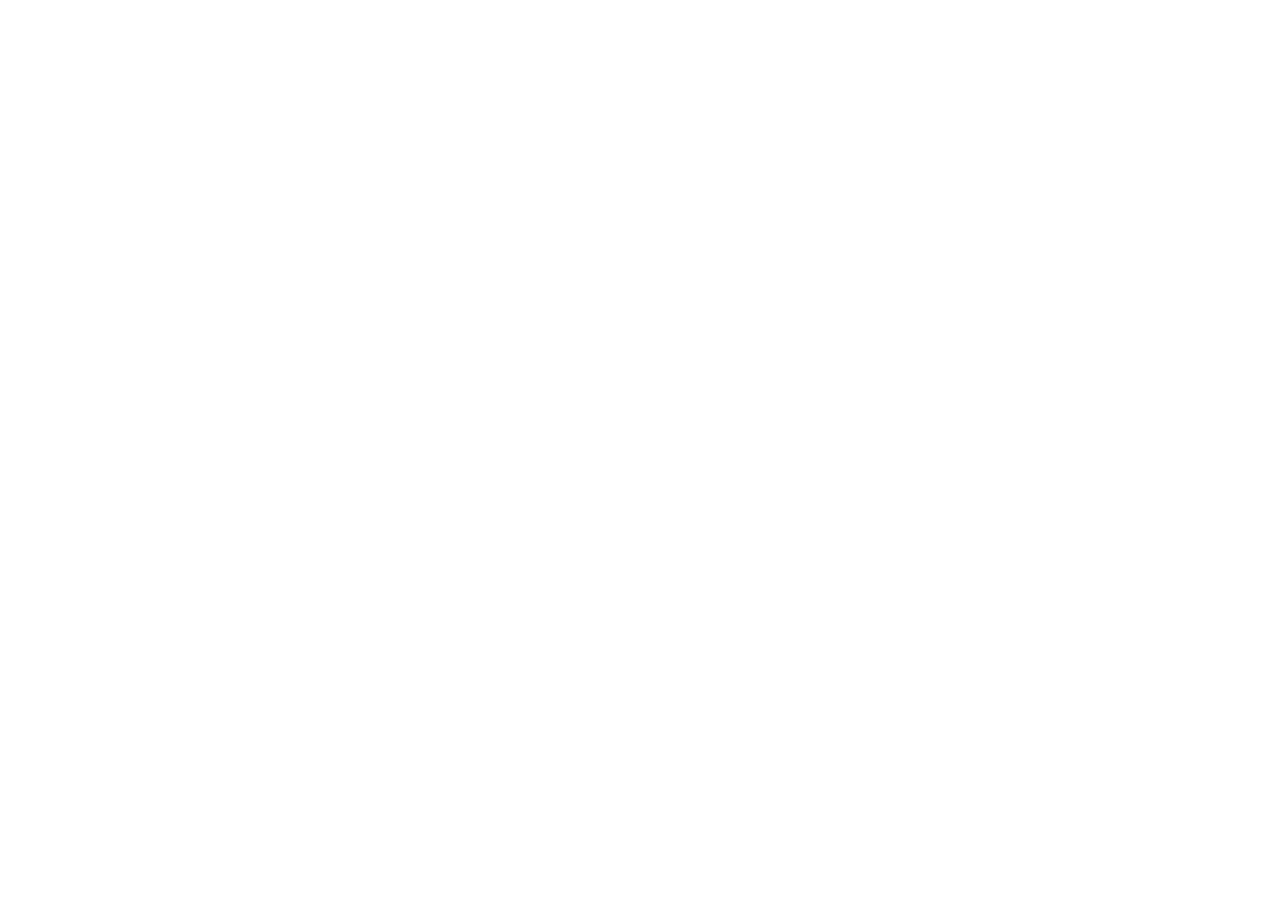
==== index.html @ 2ec63ce4 "start" ====
<!DOCTYPE html>
<html lang="en">
<head>
    <meta charset="UTF-8">
    <meta name="viewport" content="width=device-width, initial-scale=1.0">
    <title>Travel Destination Showcase</title>
</head>
<body>
    
</body>
</html>
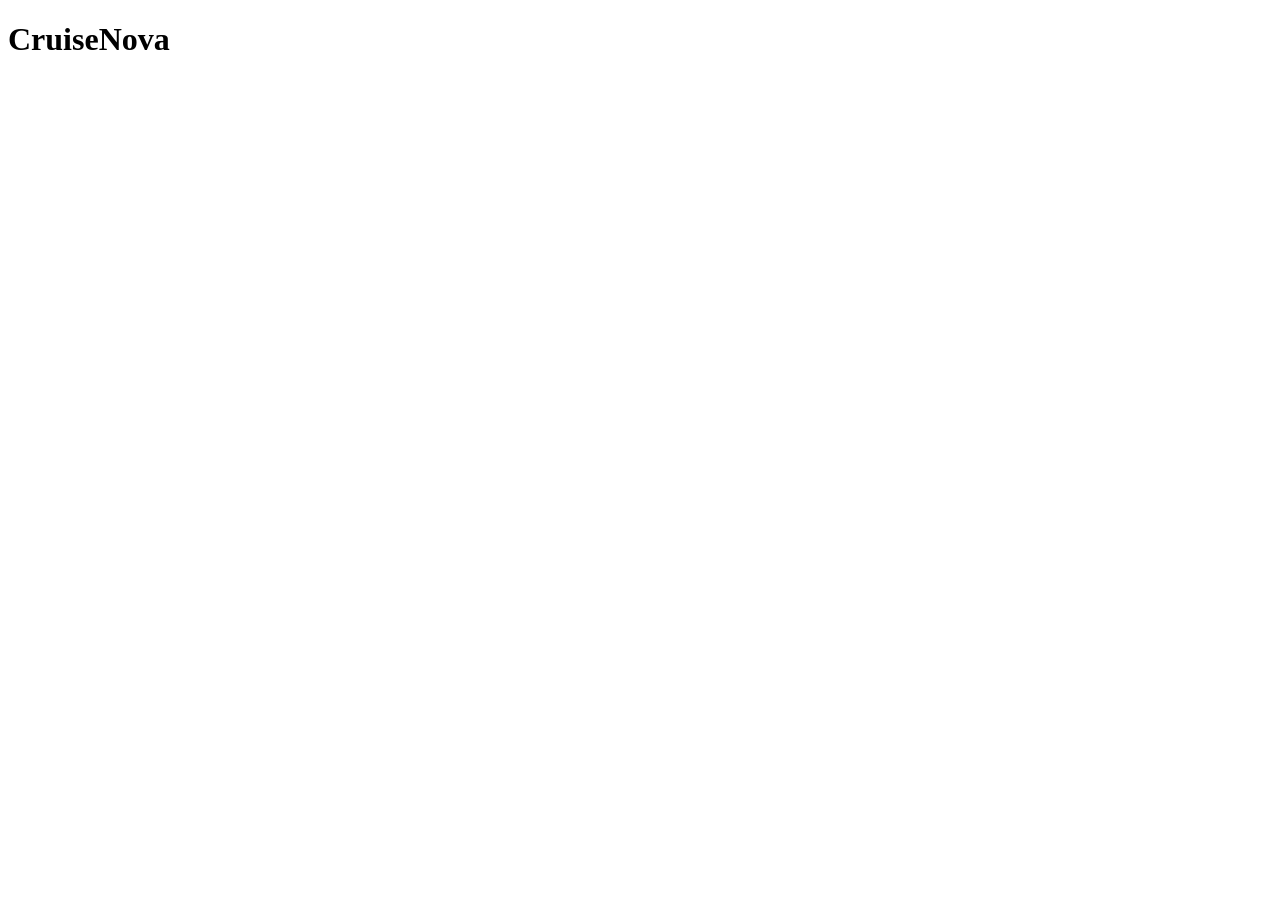
==== commit ca543b8c: "some progress" ====
--- a/index.html
+++ b/index.html
@@ -3,9 +3,15 @@
 <head>
     <meta charset="UTF-8">
     <meta name="viewport" content="width=device-width, initial-scale=1.0">
-    <title>Travel Destination Showcase</title>
+    <title>CruiseNova</title>
+    <link rel="stylesheet" href="css/styles.css">
 </head>
 <body>
+  
+<div><h1>CruiseNova</h1></div>
+
+    
+            
     
 </body>
 </html>
--- a/css/styles.css
+++ b/css/styles.css
@@ -0,0 +1,26 @@
+/* HTML: <div class="loader"></div> */
+.loader {
+  width: fit-content;
+  font-size: 40px;
+  font-family: monospace;
+  font-weight: bold;
+  text-transform: uppercase;
+  color: #0000;
+  -webkit-text-stroke: 1px #193bfc;
+  --g:conic-gradient(#000 0 0) no-repeat text;
+  background:var(--g) 0,var(--g) 1ch,var(--g) 2ch,var(--g) 3ch,var(--g) 4ch,var(--g) 5ch,var(--g) 6ch;
+  animation: 
+    l17-0 1s linear infinite alternate,
+    l17-1 2s linear infinite;
+}
+.loader:before {
+  content: "LOGO NAME ";
+}
+@keyframes l17-0 {
+  0%   {background-size: 1ch 0   }
+  100% {background-size: 1ch 100%}
+}
+@keyframes l17-1 {
+  0%,50%    {background-position-y: 100%, 0}
+  50.01%,to {background-position-y: 0, 100%}
+}
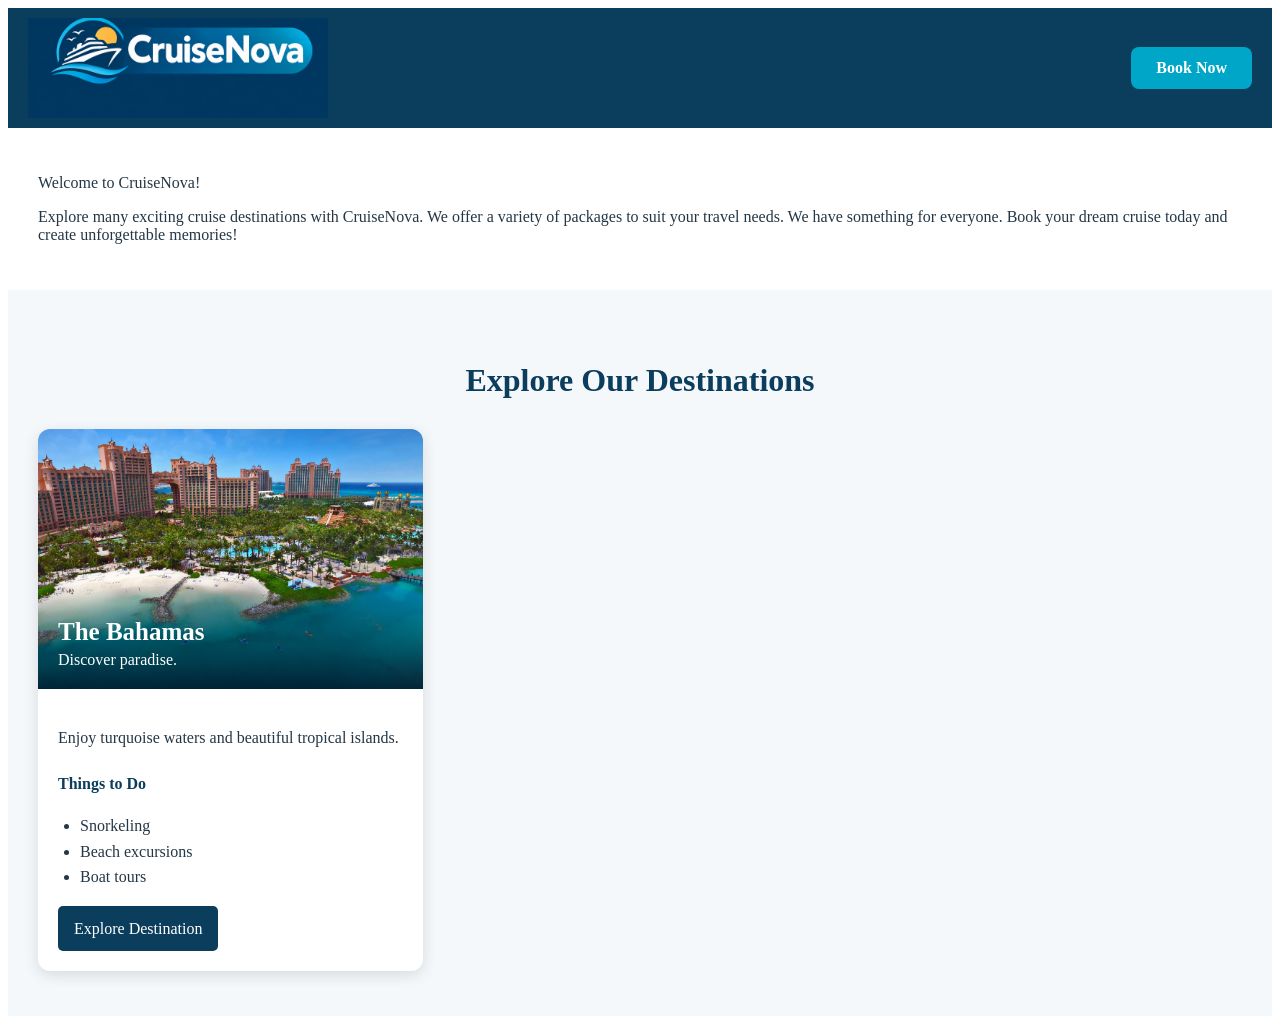
==== commit d2a8a0e2: "progress" ====
--- a/index.html
+++ b/index.html
@@ -7,8 +7,56 @@
     <link rel="stylesheet" href="css/styles.css">
 </head>
 <body>
-  
-<div><h1>CruiseNova</h1></div>
+
+   <!--button and image at the top-->
+<header>
+<img src="images/logo.png" alt="CruiseNova Logo" class="logo">
+<a href="#destinations" class="book-button">Book Now</a>   
+</header>
+
+<!--Introduction-->
+<section>
+     <p>Welcome to CruiseNova!</p>
+    <p>
+        Explore many exciting cruise destinations with CruiseNova. 
+        We offer a variety of packages to suit your travel needs. 
+        We have something for everyone. Book your dream cruise today and create unforgettable memories!
+    </p>
+</section>
+<!--Destinations-->
+
+<!-- Destinations -->
+<section id="destinations">
+    <h2>Explore Our Destinations</h2>
+
+    <div class="destination-grid">
+
+        <div class="destination-card">
+            <div class="destination-image">
+                <img src="images/bahamas.png" alt="Bahamas tropical beach">
+                <div class="image-overlay">
+                    <h3>The Bahamas</h3>
+                    <p>Discover paradise.</p>
+                </div>
+            </div>
+
+            <div class="card-content">
+                <p>Enjoy turquoise waters and beautiful tropical islands.</p>
+                <h4>Things to Do</h4>
+                <ul>
+                    <li>Snorkeling</li>
+                    <li>Beach excursions</li>
+                    <li>Boat tours</li>
+                </ul>
+                <a href="#" class="explore-button">Explore Destination</a>
+            </div>
+        </div>
+
+
+    </div>
+</section>
+
+   </div>
 
     
             
--- a/css/styles.css
+++ b/css/styles.css
@@ -1,26 +1,146 @@
-/* HTML: <div class="loader"></div> */
-.loader {
-  width: fit-content;
-  font-size: 40px;
-  font-family: monospace;
-  font-weight: bold;
-  text-transform: uppercase;
-  color: #0000;
-  -webkit-text-stroke: 1px #193bfc;
-  --g:conic-gradient(#000 0 0) no-repeat text;
-  background:var(--g) 0,var(--g) 1ch,var(--g) 2ch,var(--g) 3ch,var(--g) 4ch,var(--g) 5ch,var(--g) 6ch;
-  animation: 
-    l17-0 1s linear infinite alternate,
-    l17-1 2s linear infinite;
+
+/* Header */
+header {
+    background-color: #0b3d5c;
+    padding: 10px 20px;
+    display: flex;
+    justify-content: space-between;
+    align-items: center;
 }
-.loader:before {
-  content: "LOGO NAME ";
+section {
+    color: #243746;
 }
-@keyframes l17-0 {
-  0%   {background-size: 1ch 0   }
-  100% {background-size: 1ch 100%}
+
+/* Logo */
+.logo {
+    width: 300px;
+    height: 100px;
+    object-fit: cover;
 }
-@keyframes l17-1 {
-  0%,50%    {background-position-y: 100%, 0}
-  50.01%,to {background-position-y: 0, 100%}
-}+
+/* Book Now Button */
+.book-button {
+    background-color: #00a6c7;
+    color: white;
+    padding: 12px 25px;
+    border-radius: 8px;
+    text-decoration: none;
+    font-weight: bold;
+}
+
+.book-button:hover {
+    background-color: #007c99;
+}
+
+/* Main Section */
+section {
+    padding: 30px;
+}
+
+/* Destination Section */
+#destinations {
+    padding: 45px 30px;
+    background-color: #f4f8fb;
+}
+
+#destinations h2 {
+    text-align: center;
+    color: #0b3d5c;
+    font-size: 32px;
+    margin-bottom: 30px;
+}
+
+/* Destination Grid */
+.destination-grid {
+    display: grid;
+    grid-template-columns: repeat(3, minmax(0, 1fr));
+    gap: 25px;
+    max-width: 1300px;
+    margin: 0 auto;
+}
+
+/* Destination Cards */
+.destination-card {
+    background-color: white;
+    border-radius: 12px;
+    overflow: hidden;
+    box-shadow: 0 4px 15px rgba(0, 0, 0, 0.12);
+    transition: transform 0.3s ease, box-shadow 0.3s ease;
+}
+
+.destination-card:hover {
+    transform: translateY(-6px);
+    box-shadow: 0 10px 25px rgba(0, 0, 0, 0.2);
+}
+
+/* Destination Images */
+.destination-image {
+    position: relative;
+    height: 260px;
+    overflow: hidden;
+}
+
+.destination-image img {
+    width: 100%;
+    height: 100%;
+    object-fit: cover;
+    display: block;
+    transition: transform 0.4s ease;
+}
+
+.destination-card:hover .destination-image img {
+    transform: scale(1.1);
+}
+
+/* Image Overlay */
+.image-overlay {
+    position: absolute;
+    bottom: 0;
+    left: 0;
+    width: 100%;
+    box-sizing: border-box;
+    padding: 35px 20px 20px;
+    color: white;
+    background: linear-gradient(transparent, rgba(0, 25, 45, 0.9));
+}
+
+.image-overlay h3 {
+    font-size: 25px;
+    margin: 0 0 5px;
+}
+
+.image-overlay p {
+    margin: 0;
+}
+
+/* Destination Details */
+.card-content {
+    padding: 20px;
+    color: #243746;
+    line-height: 1.6;
+}
+
+.card-content h4 {
+    color: #0b3d5c;
+    margin-bottom: 5px;
+}
+
+.card-content ul {
+    padding-left: 22px;
+}
+
+/* Explore Button */
+.explore-button {
+    display: inline-block;
+    background-color: #0b3d5c;
+    color: white;
+    padding: 10px 16px;
+    border-radius: 5px;
+    text-decoration: none;
+    transition: background-color 0.3s ease;
+}
+
+.explore-button:hover {
+    background-color: #00a6c7;
+}
+
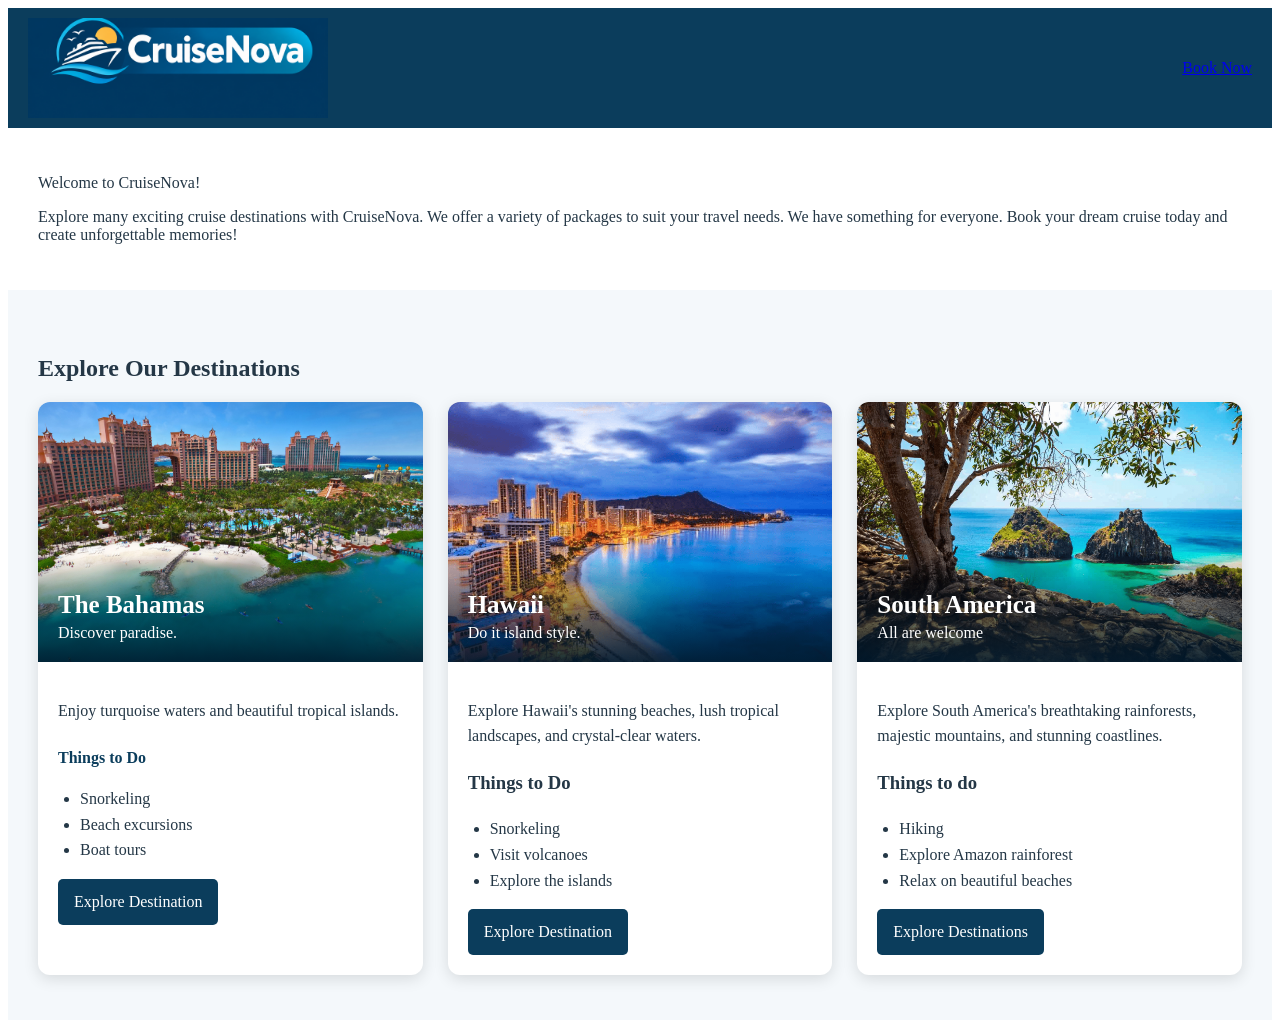
==== commit 4cb9cde0: "more" ====
--- a/index.html
+++ b/index.html
@@ -30,7 +30,7 @@
     <h2>Explore Our Destinations</h2>
 
     <div class="destination-grid">
-
+            <!--The Bahamas card-->
         <div class="destination-card">
             <div class="destination-image">
                 <img src="images/bahamas.png" alt="Bahamas tropical beach">
@@ -48,15 +48,57 @@
                     <li>Beach excursions</li>
                     <li>Boat tours</li>
                 </ul>
-                <a href="#" class="explore-button">Explore Destination</a>
+                <a href="Explore Destination.html" class="explore-button">Explore Destination</a>
             </div>
         </div>
 
+        
+           <!-- Hawaii card -->
+        <div class="destination-card">
+            <div class="destination-image">
+                <img src="images/hawaii.png" alt="Hawaii tropical islands">
+                <div class="image-overlay">
+                <h3>Hawaii</h3>
+                <p>Do it island style.</p>
+            </div>
+        </div>
 
+        <div class="card-content">
+            <p>Explore Hawaii's stunning beaches, lush tropical landscapes, and crystal-clear waters.</p>
+            <h3>Things to Do</h3>
+            <ul>
+                <li>Snorkeling</li>
+                <li>Visit volcanoes</li>
+                <li>Explore the islands</li>
+            </ul>
+            <a href="Explore Destination.html" class="explore-button">Explore Destination</a>
+            
+        </div>
+        
+        </div>
+ <div class="destination-card">
+        <div class="destination-image">
+            <img src="images/south.png" alt="south america">
+            <div class="image-overlay">
+                <h3>South America</h3>
+                <p>All are welcome</p>
+            </div>
+        </div>
+        <div class="card-content">
+            <p>Explore South America's breathtaking rainforests, majestic mountains,  and stunning coastlines.</p>
+            <h3>Things to do</h3>
+            <ul>
+                <li>Hiking</li>
+                <li>Explore Amazon rainforest</li>
+                <li>Relax on beautiful beaches</li>
+            </ul>
+            <a href="Explore Destination.html" class="explore-button">Explore Destinations</a>
+        </div>
     </div>
+   
 </section>
 
-   </div>
+
 
     
             
--- a/css/styles.css
+++ b/css/styles.css
@@ -19,17 +19,18 @@
 }
 
 /* Book Now Button */
-.book-button {
+.home-button {
     background-color: #00a6c7;
     color: white;
     padding: 12px 25px;
-    border-radius: 8px;
+    border-radius: 10px;
     text-decoration: none;
     font-weight: bold;
+     transition: background-color 0.6s ease;
 }
 
-.book-button:hover {
-    background-color: #007c99;
+.home-button:hover {
+    background-color: #07c3e9;
 }
 
 /* Main Section */
@@ -43,12 +44,7 @@
     background-color: #f4f8fb;
 }
 
-#destinations h2 {
-    text-align: center;
-    color: #0b3d5c;
-    font-size: 32px;
-    margin-bottom: 30px;
-}
+
 
 /* Destination Grid */
 .destination-grid {
@@ -89,7 +85,7 @@
 }
 
 .destination-card:hover .destination-image img {
-    transform: scale(1.1);
+    transform: scale(1.05);
 }
 
 /* Image Overlay */
@@ -137,10 +133,10 @@
     padding: 10px 16px;
     border-radius: 5px;
     text-decoration: none;
-    transition: background-color 0.3s ease;
+    transition: background-color 0.6s ease;
 }
 
 .explore-button:hover {
-    background-color: #00a6c7;
+    background-color: #07c3e9;
 }
 
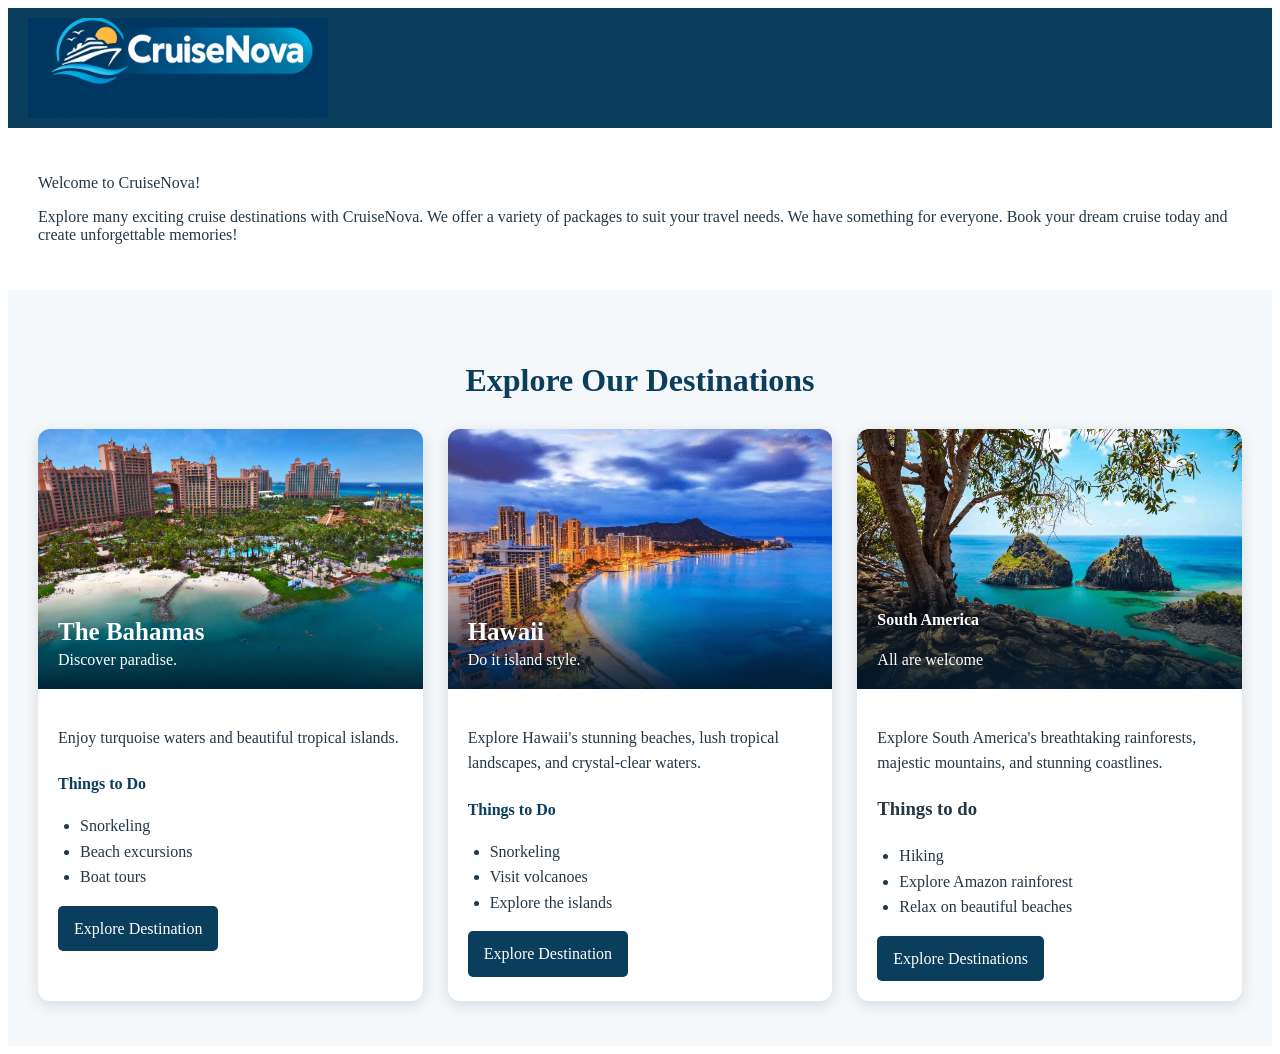
==== commit f8052118: "done" ====
--- a/index.html
+++ b/index.html
@@ -10,8 +10,7 @@
 
    <!--button and image at the top-->
 <header>
-<img src="images/logo.png" alt="CruiseNova Logo" class="logo">
-<a href="#destinations" class="book-button">Book Now</a>   
+<img src="images/logo.png" alt="CruiseNova Logo" class="logo">  
 </header>
 
 <!--Introduction-->
@@ -65,7 +64,7 @@
 
         <div class="card-content">
             <p>Explore Hawaii's stunning beaches, lush tropical landscapes, and crystal-clear waters.</p>
-            <h3>Things to Do</h3>
+            <h4>Things to Do</h4>
             <ul>
                 <li>Snorkeling</li>
                 <li>Visit volcanoes</li>
@@ -80,7 +79,7 @@
         <div class="destination-image">
             <img src="images/south.png" alt="south america">
             <div class="image-overlay">
-                <h3>South America</h3>
+                <h4>South America</h4>
                 <p>All are welcome</p>
             </div>
         </div>
--- a/css/styles.css
+++ b/css/styles.css
@@ -7,9 +7,6 @@
     justify-content: space-between;
     align-items: center;
 }
-section {
-    color: #243746;
-}
 
 /* Logo */
 .logo {
@@ -18,23 +15,9 @@
     object-fit: cover;
 }
 
-/* Book Now Button */
-.home-button {
-    background-color: #00a6c7;
-    color: white;
-    padding: 12px 25px;
-    border-radius: 10px;
-    text-decoration: none;
-    font-weight: bold;
-     transition: background-color 0.6s ease;
-}
-
-.home-button:hover {
-    background-color: #07c3e9;
-}
-
 /* Main Section */
 section {
+    color: #243746;
     padding: 30px;
 }
 
@@ -44,7 +27,12 @@
     background-color: #f4f8fb;
 }
 
-
+#destinations h2 {
+    text-align: center;
+    color: #0b3d5c;
+    font-size: 32px;
+    margin-bottom: 30px;
+}
 
 /* Destination Grid */
 .destination-grid {
@@ -109,7 +97,7 @@
     margin: 0;
 }
 
-/* Destination Details */
+/* Destination Card Details */
 .card-content {
     padding: 20px;
     color: #243746;
@@ -140,3 +128,124 @@
     background-color: #07c3e9;
 }
 
+/* Home Button */
+.home-button {
+    background-color: #00a6c7;
+    color: white;
+    padding: 12px 25px;
+    border-radius: 8px;
+    text-decoration: none;
+    font-weight: bold;
+    transition: background-color 0.3s ease;
+}
+
+.home-button:hover {
+    background-color: #007c99;
+}
+
+/* Explore Page Destination Details */
+.destination-details {
+    padding: 40px 30px;
+    background-color: #f4f8fb;
+    text-align: center;
+}
+
+.destination-details > h1 {
+    color: #0b3d5c;
+    font-size: 32px;
+}
+
+.destination-info {
+    max-width: 900px;
+    margin: 35px auto;
+    padding: 25px;
+    background-color: white;
+    border-radius: 12px;
+    box-shadow: 0 4px 15px rgba(0, 0, 0, 0.12);
+    text-align: left;
+    transition: transform 0.3s ease, box-shadow 0.3s ease;
+}
+
+.destination-info:hover {
+    transform: translateY(-5px);
+    box-shadow: 0 10px 25px rgba(0, 0, 0, 0.2);
+}
+
+/* Explore Page Images */
+.destination-info img {
+    width: 100%;
+    height: 350px;
+    object-fit: cover;
+    border-radius: 8px;
+}
+
+.destination-info h2,
+.destination-info h3 {
+    color: #0b3d5c;
+}
+
+.destination-info li {
+    margin-bottom: 8px;
+}
+
+/* Book Now Section */
+.plan-trip {
+    text-align: center;
+    padding: 40px 20px;
+    background-color: #e3f3f8;
+    border-radius: 12px;
+    margin-top: 40px;
+}
+
+.plan-trip h2 {
+    color: #0b3d5c;
+    font-size: 30px;
+}
+
+.plan-trip p {
+    color: #243746;
+    margin-bottom: 25px;
+}
+
+/* Footer */
+footer {
+    background-color: #0b3d5c;
+    color: white;
+    text-align: center;
+    padding: 15px;
+}
+
+/* Tablet Screens */
+@media (max-width: 900px) {
+    .destination-grid {
+        grid-template-columns: repeat(2, minmax(0, 1fr));
+    }
+}
+
+/* Phone Screens */
+@media (max-width: 600px) {
+    .destination-grid {
+        grid-template-columns: 1fr;
+    }
+
+    .destination-details {
+        padding: 25px 15px;
+    }
+
+    .destination-info {
+        padding: 15px;
+    }
+
+    .destination-info img {
+        height: 220px;
+    }
+
+    .logo {
+        width: 200px;
+        height: auto;
+    }
+
+    header {
+        padding: 10px;
+    }
+}
